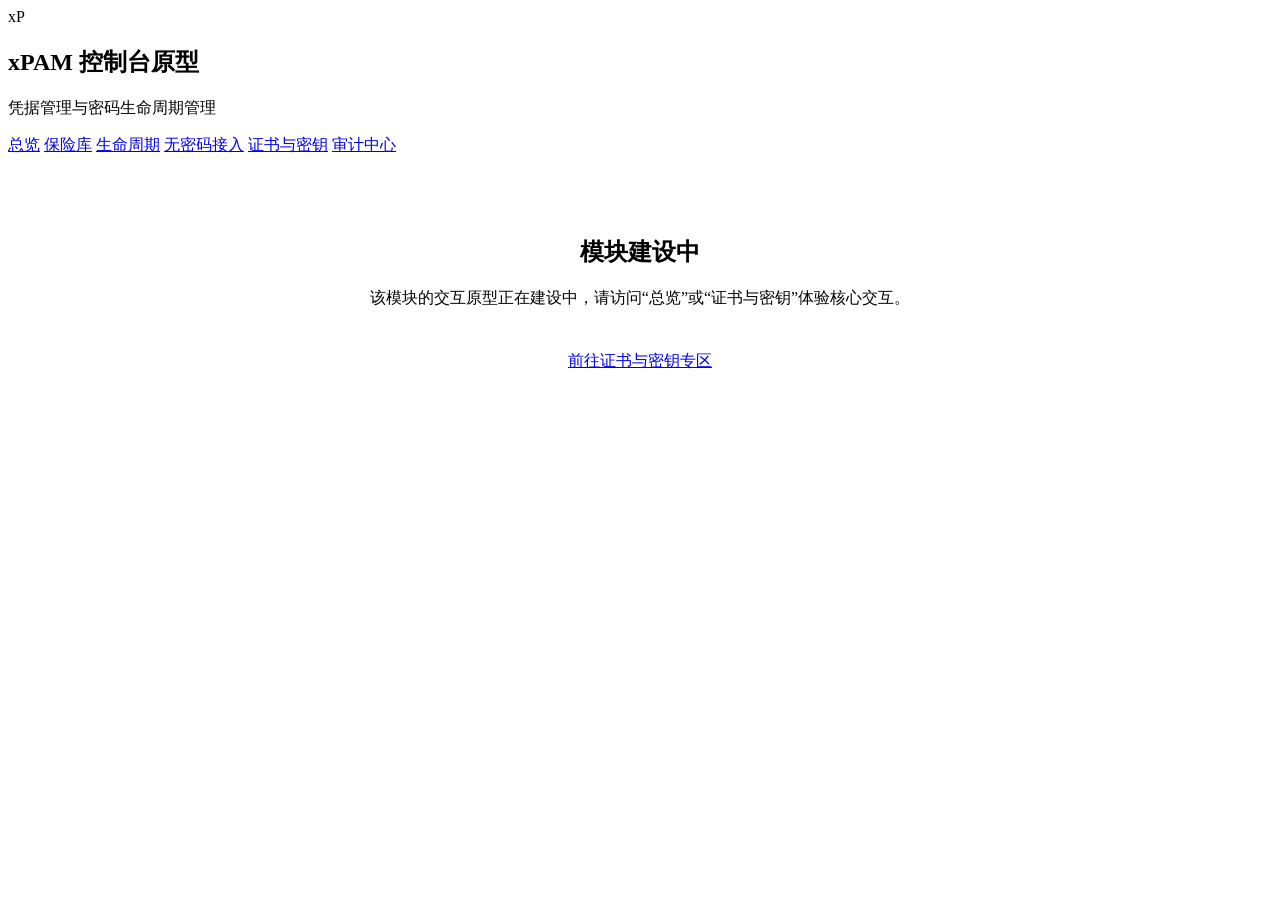
==== audit.html @ ef103c21 "Add files via upload" ====
<!DOCTYPE html>
<html lang="zh-CN">
  <head>
    <meta charset="UTF-8" />
    <meta name="viewport" content="width=device-width, initial-scale=1.0" />
    <title>模块建设中 - xPAM</title>
    <link rel="stylesheet" href="assets/css/common.css" />
  </head>
  <body>
    <div class="shell">
      <nav class="topbar">
        <div class="brand">
          <div class="brand-badge">xP</div>
          <div class="brand-meta">
            <h1>xPAM 控制台原型</h1>
            <p>凭据管理与密码生命周期管理</p>
          </div>
        </div>
        <div class="nav-pills">
          <a href="index.html" class="pill">总览</a>
          <a href="vault.html" class="pill">保险库</a>
          <a href="lifecycle.html" class="pill">生命周期</a>
          <a href="passwordless.html" class="pill">无密码接入</a>
          <a href="cert-key.html" class="pill">证书与密钥</a>
          <a href="audit.html" class="pill active">审计中心</a>
        </div>
      </nav>

      <header class="hero" style="padding: 60px 40px; text-align: center;">
        <h2 class="hero-title">模块建设中</h2>
        <p class="hero-desc">该模块的交互原型正在建设中，请访问“总览”或“证书与密钥”体验核心交互。</p>
        <div style="margin-top: 30px;">
          <a href="cert-key.html" class="primary-btn" style="padding: 12px 24px; display: inline-block;">前往证书与密钥专区</a>
        </div>
      </header>
    </div>
  </body>
</html>
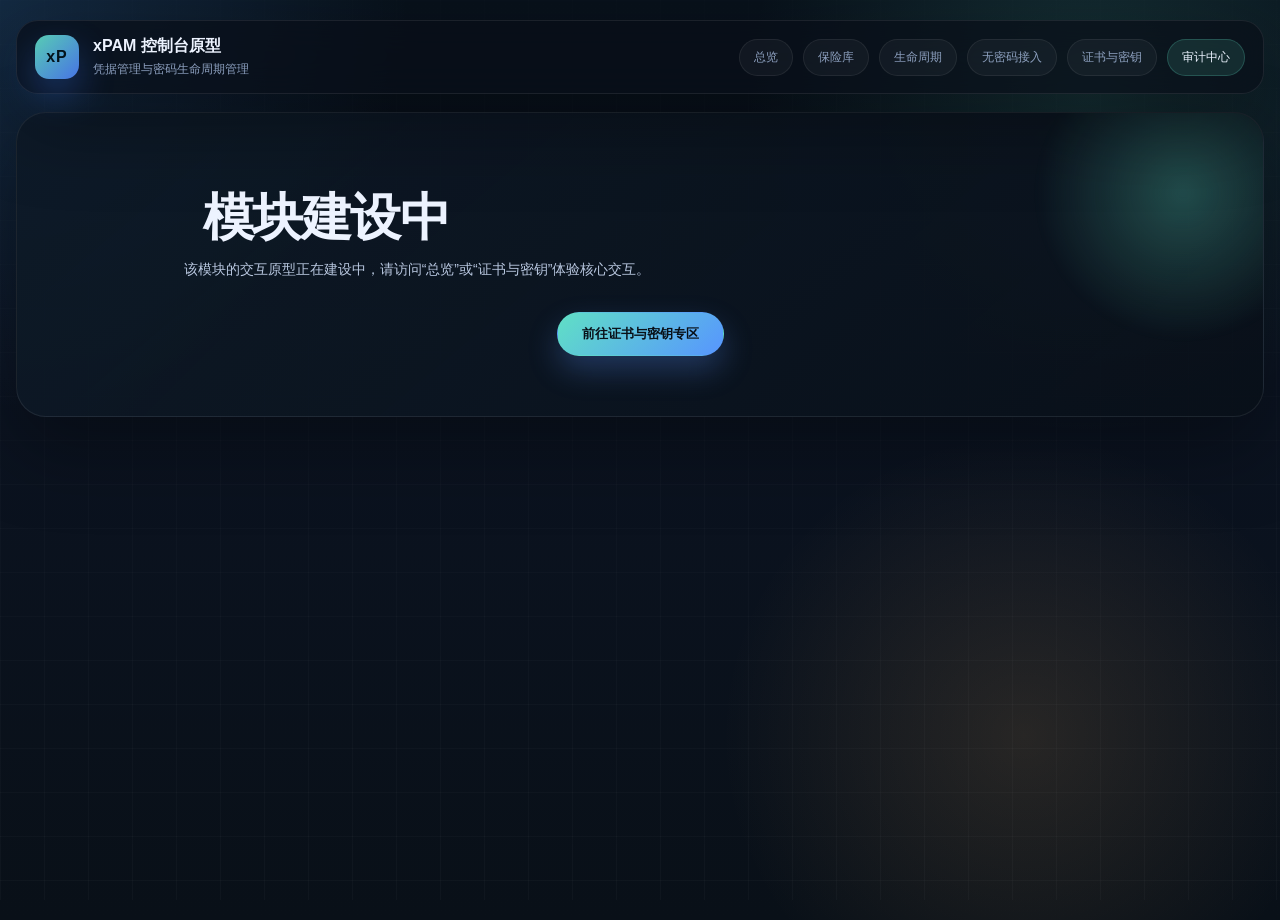
==== commit c4c74c97: "Add files via upload" ====
--- a/audit.html
+++ b/audit.html
@@ -4,7 +4,7 @@
     <meta charset="UTF-8" />
     <meta name="viewport" content="width=device-width, initial-scale=1.0" />
     <title>模块建设中 - xPAM</title>
-    <link rel="stylesheet" href="assets/css/common.css" />
+    <link rel="stylesheet" href="./assets/css/common.css" />
   </head>
   <body>
     <div class="shell">
@@ -17,12 +17,12 @@
           </div>
         </div>
         <div class="nav-pills">
-          <a href="index.html" class="pill">总览</a>
-          <a href="vault.html" class="pill">保险库</a>
-          <a href="lifecycle.html" class="pill">生命周期</a>
-          <a href="passwordless.html" class="pill">无密码接入</a>
-          <a href="cert-key.html" class="pill">证书与密钥</a>
-          <a href="audit.html" class="pill active">审计中心</a>
+          <a href="./index.html" class="pill">总览</a>
+          <a href="./vault.html" class="pill">保险库</a>
+          <a href="./lifecycle.html" class="pill">生命周期</a>
+          <a href="./passwordless.html" class="pill">无密码接入</a>
+          <a href="./cert-key.html" class="pill">证书与密钥</a>
+          <a href="./audit.html" class="pill active">审计中心</a>
         </div>
       </nav>
 
@@ -30,7 +30,7 @@
         <h2 class="hero-title">模块建设中</h2>
         <p class="hero-desc">该模块的交互原型正在建设中，请访问“总览”或“证书与密钥”体验核心交互。</p>
         <div style="margin-top: 30px;">
-          <a href="cert-key.html" class="primary-btn" style="padding: 12px 24px; display: inline-block;">前往证书与密钥专区</a>
+          <a href="./cert-key.html" class="primary-btn" style="padding: 12px 24px; display: inline-block;">前往证书与密钥专区</a>
         </div>
       </header>
     </div>
--- a/assets/css/common.css
+++ b/assets/css/common.css
@@ -0,0 +1,781 @@
+      :root {
+        --bg: #0a1019;
+        --panel: rgba(13, 22, 35, 0.84);
+        --panel-strong: rgba(18, 28, 43, 0.96);
+        --line: rgba(143, 166, 198, 0.18);
+        --line-strong: rgba(116, 193, 179, 0.38);
+        --text: #edf3ff;
+        --muted: #8da0bf;
+        --accent: #60e0c5;
+        --accent-2: #ffbe6d;
+        --danger: #ff7f86;
+        --info: #7ab8ff;
+        --success: #5be6a8;
+        --shadow: 0 30px 80px rgba(0, 0, 0, 0.35);
+        --radius-xl: 28px;
+        --radius-lg: 22px;
+        --radius-md: 16px;
+        --radius-sm: 12px;
+        --mono: "SFMono-Regular", "Consolas", "Menlo", monospace;
+        --font: "PingFang SC", "Hiragino Sans GB", "Noto Sans SC",
+          "Microsoft YaHei", sans-serif;
+      }
+
+      * {
+        box-sizing: border-box;
+      }
+
+      html {
+        scroll-behavior: smooth;
+      }
+
+      body {
+        margin: 0;
+        font-family: var(--font);
+        background:
+          radial-gradient(circle at top left, rgba(74, 163, 255, 0.17), transparent 26%),
+          radial-gradient(circle at 85% 10%, rgba(96, 224, 197, 0.15), transparent 25%),
+          radial-gradient(circle at 80% 80%, rgba(255, 190, 109, 0.12), transparent 24%),
+          linear-gradient(180deg, #08111b 0%, #0b1321 40%, #091018 100%);
+        color: var(--text);
+        min-height: 100vh;
+      }
+
+      body::before {
+        content: "";
+        position: fixed;
+        inset: 0;
+        pointer-events: none;
+        background-image:
+          linear-gradient(rgba(255, 255, 255, 0.03) 1px, transparent 1px),
+          linear-gradient(90deg, rgba(255, 255, 255, 0.03) 1px, transparent 1px);
+        background-size: 44px 44px;
+        mask-image: linear-gradient(180deg, rgba(0, 0, 0, 0.25), rgba(0, 0, 0, 0.85));
+      }
+
+      a {
+        color: inherit;
+        text-decoration: none;
+      }
+
+      .shell {
+        width: min(1440px, calc(100% - 32px));
+        margin: 20px auto 40px;
+      }
+
+      .topbar {
+        display: flex;
+        align-items: center;
+        justify-content: space-between;
+        gap: 16px;
+        padding: 14px 18px;
+        position: sticky;
+        top: 12px;
+        z-index: 20;
+        backdrop-filter: blur(18px);
+        background: rgba(9, 15, 24, 0.72);
+        border: 1px solid rgba(255, 255, 255, 0.08);
+        border-radius: 22px;
+        box-shadow: var(--shadow);
+      }
+
+      .brand {
+        display: flex;
+        align-items: center;
+        gap: 14px;
+      }
+
+      .brand-badge {
+        width: 44px;
+        height: 44px;
+        border-radius: 14px;
+        background:
+          linear-gradient(135deg, rgba(96, 224, 197, 0.9), rgba(77, 125, 245, 0.92));
+        display: grid;
+        place-items: center;
+        font-size: 16px;
+        font-weight: 700;
+        letter-spacing: 1px;
+        color: #03131b;
+        box-shadow: 0 16px 36px rgba(59, 125, 255, 0.32);
+      }
+
+      .brand-meta h1 {
+        margin: 0;
+        font-size: 16px;
+        font-weight: 700;
+      }
+
+      .brand-meta p {
+        margin: 4px 0 0;
+        font-size: 12px;
+        color: var(--muted);
+      }
+
+      .top-actions,
+      .nav-pills,
+      .hero-tags,
+      .toolbar,
+      .subtabs,
+      .mini-tags {
+        display: flex;
+        gap: 10px;
+        flex-wrap: wrap;
+      }
+
+      .pill,
+      .ghost-btn,
+      .primary-btn,
+      .tab-btn,
+      .small-btn {
+        border: 1px solid transparent;
+        border-radius: 999px;
+        cursor: pointer;
+        transition: transform 0.22s ease, background 0.22s ease, border-color 0.22s ease,
+          box-shadow 0.22s ease, color 0.22s ease;
+        font-family: inherit;
+      }
+
+      .pill {
+        padding: 9px 14px;
+        background: rgba(255, 255, 255, 0.04);
+        border-color: rgba(255, 255, 255, 0.07);
+        color: var(--muted);
+        font-size: 12px;
+      }
+
+      .pill.active,
+      .pill:hover {
+        color: var(--text);
+        background: rgba(96, 224, 197, 0.12);
+        border-color: rgba(96, 224, 197, 0.22);
+      }
+
+      .small-btn,
+      .ghost-btn,
+      .primary-btn {
+        padding: 11px 16px;
+        font-size: 13px;
+      }
+
+      .ghost-btn {
+        background: rgba(255, 255, 255, 0.04);
+        border-color: rgba(255, 255, 255, 0.08);
+        color: var(--text);
+      }
+
+      .primary-btn {
+        background: linear-gradient(135deg, rgba(96, 224, 197, 1), rgba(87, 149, 255, 1));
+        color: #091018;
+        font-weight: 700;
+        box-shadow: 0 14px 30px rgba(88, 145, 255, 0.28);
+      }
+
+      .small-btn:hover,
+      .ghost-btn:hover,
+      .primary-btn:hover,
+      .tab-btn:hover {
+        transform: translateY(-2px);
+      }
+
+      .hero {
+        margin-top: 18px;
+        padding: 32px;
+        border-radius: 30px;
+        border: 1px solid rgba(255, 255, 255, 0.08);
+        background:
+          linear-gradient(140deg, rgba(14, 25, 39, 0.96), rgba(9, 16, 25, 0.92)),
+          linear-gradient(135deg, rgba(96, 224, 197, 0.12), transparent 40%);
+        box-shadow: var(--shadow);
+        overflow: hidden;
+        position: relative;
+      }
+
+      .hero::after {
+        content: "";
+        position: absolute;
+        right: -80px;
+        top: -80px;
+        width: 320px;
+        height: 320px;
+        border-radius: 50%;
+        background: radial-gradient(circle, rgba(96, 224, 197, 0.28), transparent 65%);
+        filter: blur(4px);
+      }
+
+      .hero-grid {
+        display: grid;
+        grid-template-columns: minmax(0, 1.4fr) minmax(320px, 0.9fr);
+        gap: 26px;
+        position: relative;
+        z-index: 1;
+      }
+
+      .eyebrow {
+        display: inline-flex;
+        gap: 8px;
+        align-items: center;
+        padding: 8px 12px;
+        border-radius: 999px;
+        background: rgba(255, 255, 255, 0.06);
+        color: #c9d5ee;
+        font-size: 12px;
+        letter-spacing: 0.4px;
+      }
+
+      .hero h2 {
+        margin: 18px 0 12px;
+        font-size: clamp(34px, 4vw, 54px);
+        line-height: 1.05;
+        letter-spacing: -1.8px;
+        max-width: 10.5em;
+      }
+
+      .hero p {
+        margin: 0;
+        max-width: 720px;
+        line-height: 1.8;
+        color: #b9c8e0;
+        font-size: 14px;
+      }
+
+      .hero-tags {
+        margin: 22px 0 26px;
+      }
+
+      .hero-tag {
+        padding: 8px 12px;
+        border-radius: 999px;
+        background: rgba(255, 255, 255, 0.04);
+        border: 1px solid rgba(255, 255, 255, 0.08);
+        color: #cfdbef;
+        font-size: 12px;
+      }
+
+      .hero-side {
+        background: linear-gradient(180deg, rgba(18, 31, 47, 0.88), rgba(13, 22, 34, 0.86));
+        border: 1px solid rgba(255, 255, 255, 0.08);
+        border-radius: 24px;
+        padding: 22px;
+        min-height: 100%;
+      }
+
+      .panel-title {
+        display: flex;
+        align-items: center;
+        justify-content: space-between;
+        gap: 12px;
+        margin-bottom: 16px;
+      }
+
+      .panel-title h3,
+      .section-title h3 {
+        margin: 0;
+        font-size: 18px;
+      }
+
+      .panel-title span,
+      .section-title p,
+      .hint,
+      .meta {
+        color: var(--muted);
+        font-size: 12px;
+      }
+
+      .signal-list {
+        display: grid;
+        gap: 12px;
+      }
+
+      .signal-item {
+        padding: 14px 16px;
+        border-radius: 18px;
+        background: rgba(255, 255, 255, 0.03);
+        border: 1px solid rgba(255, 255, 255, 0.06);
+      }
+
+      .signal-item strong,
+      .metric-value,
+      .stat-figure,
+      .score-value,
+      .vault-count {
+        display: block;
+        font-family: var(--mono);
+      }
+
+      .signal-item strong {
+        color: var(--text);
+        font-size: 20px;
+        margin-bottom: 6px;
+      }
+
+      .signal-bar {
+        margin-top: 12px;
+        height: 8px;
+        border-radius: 999px;
+        overflow: hidden;
+        background: rgba(255, 255, 255, 0.06);
+      }
+
+      .signal-bar span {
+        display: block;
+        height: 100%;
+        border-radius: inherit;
+        background: linear-gradient(90deg, var(--accent), rgba(122, 184, 255, 0.95));
+      }
+
+      .metrics {
+        margin-top: 18px;
+        display: grid;
+        grid-template-columns: repeat(4, minmax(0, 1fr));
+        gap: 16px;
+      }
+
+      .metric-card,
+      .surface,
+      .list-card,
+      .audit-card,
+      .policy-card,
+      .entry-card,
+      .cert-card,
+      .connect-card {
+        background: var(--panel);
+        border: 1px solid rgba(255, 255, 255, 0.08);
+        border-radius: 24px;
+        box-shadow: var(--shadow);
+        backdrop-filter: blur(14px);
+      }
+
+      .metric-card {
+        padding: 18px 18px 16px;
+        position: relative;
+        overflow: hidden;
+      }
+
+      .metric-card::after {
+        content: "";
+        position: absolute;
+        right: -24px;
+        bottom: -24px;
+        width: 100px;
+        height: 100px;
+        border-radius: 50%;
+        background: radial-gradient(circle, rgba(96, 224, 197, 0.22), transparent 64%);
+      }
+
+      .metric-label {
+        font-size: 12px;
+        color: var(--muted);
+      }
+
+      .metric-value {
+        font-size: 28px;
+        margin: 10px 0 8px;
+      }
+
+      .metric-detail {
+        display: flex;
+        justify-content: space-between;
+        align-items: center;
+        gap: 12px;
+        font-size: 12px;
+        color: #c8d4e8;
+      }
+
+      .up {
+        color: var(--success);
+      }
+
+      .warn {
+        color: var(--accent-2);
+      }
+
+      .danger {
+        color: var(--danger);
+      }
+
+      .info {
+        color: var(--info);
+      }
+
+      .main-grid {
+        margin-top: 18px;
+        display: grid;
+        grid-template-columns: minmax(0, 1.45fr) minmax(320px, 0.82fr);
+        gap: 18px;
+      }
+
+      .stack {
+        display: grid;
+        gap: 18px;
+      }
+
+      .surface {
+        padding: 22px;
+      }
+
+      .section-title {
+        display: flex;
+        justify-content: space-between;
+        gap: 14px;
+        align-items: end;
+        margin-bottom: 18px;
+      }
+
+      .section-title p {
+        margin: 6px 0 0;
+      }
+
+      .toolbar {
+        align-items: center;
+      }
+
+      .tab-btn {
+        background: rgba(255, 255, 255, 0.04);
+        border: 1px solid rgba(255, 255, 255, 0.08);
+        color: var(--muted);
+        padding: 10px 14px;
+        font-size: 13px;
+      }
+
+      .tab-btn.active {
+        color: var(--text);
+        background: rgba(96, 224, 197, 0.14);
+        border-color: rgba(96, 224, 197, 0.3);
+        box-shadow: 0 8px 24px rgba(54, 161, 146, 0.16);
+      }
+
+      .vault-grid {
+        display: grid;
+        grid-template-columns: minmax(0, 1fr) 300px;
+        gap: 18px;
+      }
+
+      .vault-list {
+        display: grid;
+        gap: 14px;
+      }
+
+      .entry-card {
+        padding: 18px;
+        position: relative;
+        transition: transform 0.24s ease, border-color 0.24s ease, background 0.24s ease;
+      }
+
+      .entry-card:hover {
+        transform: translateY(-4px);
+        border-color: rgba(96, 224, 197, 0.22);
+        background: rgba(18, 29, 45, 0.98);
+      }
+
+      .entry-top,
+      .entry-meta,
+      .task-row,
+      .audit-row,
+      .cert-row,
+      .connection-row {
+        display: flex;
+        align-items: center;
+        justify-content: space-between;
+        gap: 12px;
+      }
+
+      .entry-top h4,
+      .task-row h4,
+      .audit-row h4,
+      .cert-row h4 {
+        margin: 0;
+        font-size: 16px;
+      }
+
+      .badge,
+      .status-dot,
+      .tone,
+      .chip {
+        display: inline-flex;
+        align-items: center;
+        gap: 6px;
+        padding: 6px 10px;
+        border-radius: 999px;
+        font-size: 11px;
+      }
+
+      .badge {
+        border: 1px solid rgba(255, 255, 255, 0.08);
+        background: rgba(255, 255, 255, 0.04);
+        color: #dbe5f7;
+      }
+
+      .tone-success {
+        background: rgba(91, 230, 168, 0.12);
+        color: #86f0bf;
+      }
+
+      .tone-warn {
+        background: rgba(255, 190, 109, 0.12);
+        color: #ffd08f;
+      }
+
+      .tone-danger {
+        background: rgba(255, 127, 134, 0.13);
+        color: #ffb0b4;
+      }
+
+      .tone-info {
+        background: rgba(122, 184, 255, 0.14);
+        color: #abd1ff;
+      }
+
+      .entry-meta {
+        margin-top: 14px;
+        color: var(--muted);
+        font-size: 12px;
+        flex-wrap: wrap;
+      }
+
+      .entry-actions {
+        margin-top: 16px;
+        display: flex;
+        gap: 10px;
+        flex-wrap: wrap;
+      }
+
+      .small-btn {
+        background: rgba(255, 255, 255, 0.04);
+        border-color: rgba(255, 255, 255, 0.08);
+        color: var(--text);
+      }
+
+      .small-btn.primary {
+        background: rgba(96, 224, 197, 0.14);
+        border-color: rgba(96, 224, 197, 0.2);
+        color: #a6f1e3;
+      }
+
+      .detail-card {
+        padding: 18px;
+        border-radius: 22px;
+        background: linear-gradient(180deg, rgba(17, 28, 43, 0.96), rgba(12, 18, 27, 0.96));
+        border: 1px solid rgba(255, 255, 255, 0.08);
+      }
+
+      .detail-card h4 {
+        margin: 0 0 12px;
+        font-size: 16px;
+      }
+
+      .score-ring {
+        width: 128px;
+        height: 128px;
+        margin: 10px auto 16px;
+        border-radius: 50%;
+        display: grid;
+        place-items: center;
+        background:
+          radial-gradient(circle, rgba(13, 20, 31, 1) 56%, transparent 57%),
+          conic-gradient(var(--accent) 0 72%, rgba(255, 255, 255, 0.08) 72% 100%);
+      }
+
+      .score-value {
+        font-size: 26px;
+      }
+
+      .check-list,
+      .timeline,
+      .task-list,
+      .connect-list,
+      .policy-list {
+        display: grid;
+        gap: 12px;
+      }
+
+      .check-item,
+      .timeline-item,
+      .task-card,
+      .connect-card,
+      .policy-card,
+      .audit-card,
+      .cert-card {
+        padding: 16px;
+        border-radius: 18px;
+        background: rgba(255, 255, 255, 0.03);
+        border: 1px solid rgba(255, 255, 255, 0.07);
+      }
+
+      .check-item strong,
+      .task-card strong,
+      .audit-card strong,
+      .policy-card strong,
+      .cert-card strong {
+        display: block;
+        margin-bottom: 6px;
+      }
+
+      .timeline {
+        position: relative;
+      }
+
+      .timeline::before {
+        content: "";
+        position: absolute;
+        left: 8px;
+        top: 8px;
+        bottom: 8px;
+        width: 1px;
+        background: rgba(255, 255, 255, 0.12);
+      }
+
+      .timeline-item {
+        position: relative;
+        padding-left: 22px;
+      }
+
+      .timeline-item::before {
+        content: "";
+        position: absolute;
+        left: 2px;
+        top: 20px;
+        width: 12px;
+        height: 12px;
+        border-radius: 50%;
+        background: var(--accent);
+        box-shadow: 0 0 0 6px rgba(96, 224, 197, 0.14);
+      }
+
+      .split {
+        display: grid;
+        grid-template-columns: repeat(2, minmax(0, 1fr));
+        gap: 18px;
+      }
+
+      .mini-bar {
+        margin-top: 10px;
+        height: 7px;
+        border-radius: 999px;
+        background: rgba(255, 255, 255, 0.06);
+        overflow: hidden;
+      }
+
+      .mini-bar span {
+        display: block;
+        height: 100%;
+        border-radius: inherit;
+        background: linear-gradient(90deg, var(--accent), var(--accent-2));
+      }
+
+      .connect-grid {
+        display: grid;
+        grid-template-columns: 1.1fr 0.9fr;
+        gap: 18px;
+      }
+
+      .arch-card {
+        padding: 18px;
+        border-radius: 24px;
+        border: 1px solid rgba(255, 255, 255, 0.08);
+        background:
+          linear-gradient(180deg, rgba(16, 26, 40, 0.98), rgba(11, 18, 29, 0.92));
+      }
+
+      .arch-grid {
+        margin-top: 18px;
+        display: grid;
+        grid-template-columns: 1fr 0.7fr 1fr;
+        gap: 14px;
+        align-items: stretch;
+      }
+
+      .arch-node {
+        padding: 18px 16px;
+        border-radius: 20px;
+        border: 1px solid rgba(255, 255, 255, 0.08);
+        background: rgba(255, 255, 255, 0.03);
+        min-height: 146px;
+      }
+
+      .arch-link {
+        display: grid;
+        place-items: center;
+        color: var(--muted);
+        font-size: 13px;
+      }
+
+      .arch-link::before {
+        content: "";
+        width: 100%;
+        height: 2px;
+        background: linear-gradient(90deg, transparent, rgba(96, 224, 197, 0.65), transparent);
+        display: block;
+        margin-bottom: 8px;
+      }
+
+      .footer-space {
+        height: 10px;
+      }
+
+      .hidden {
+        display: none;
+      }
+
+      @media (max-width: 1180px) {
+        .hero-grid,
+        .main-grid,
+        .vault-grid,
+        .connect-grid,
+        .split,
+        .metrics {
+          grid-template-columns: 1fr 1fr;
+        }
+
+        .hero-grid > :first-child,
+        .main-grid > :first-child,
+        .vault-grid > :first-child,
+        .connect-grid > :first-child,
+        .split > :first-child {
+          grid-column: 1 / -1;
+        }
+      }
+
+      @media (max-width: 860px) {
+        .shell {
+          width: min(100% - 20px, 1440px);
+        }
+
+        .topbar,
+        .section-title,
+        .panel-title,
+        .entry-top,
+        .task-row,
+        .audit-row,
+        .cert-row,
+        .connection-row {
+          align-items: flex-start;
+          flex-direction: column;
+        }
+
+        .metrics,
+        .main-grid,
+        .vault-grid,
+        .connect-grid,
+        .split {
+          grid-template-columns: 1fr;
+        }
+
+        .hero,
+        .surface {
+          padding: 18px;
+        }
+
+        .hero h2 {
+          font-size: 34px;
+        }
+
+        .arch-grid {
+          grid-template-columns: 1fr;
+        }
+
+        .arch-link::before {
+          width: 2px;
+          height: 28px;
+        }
+      }
